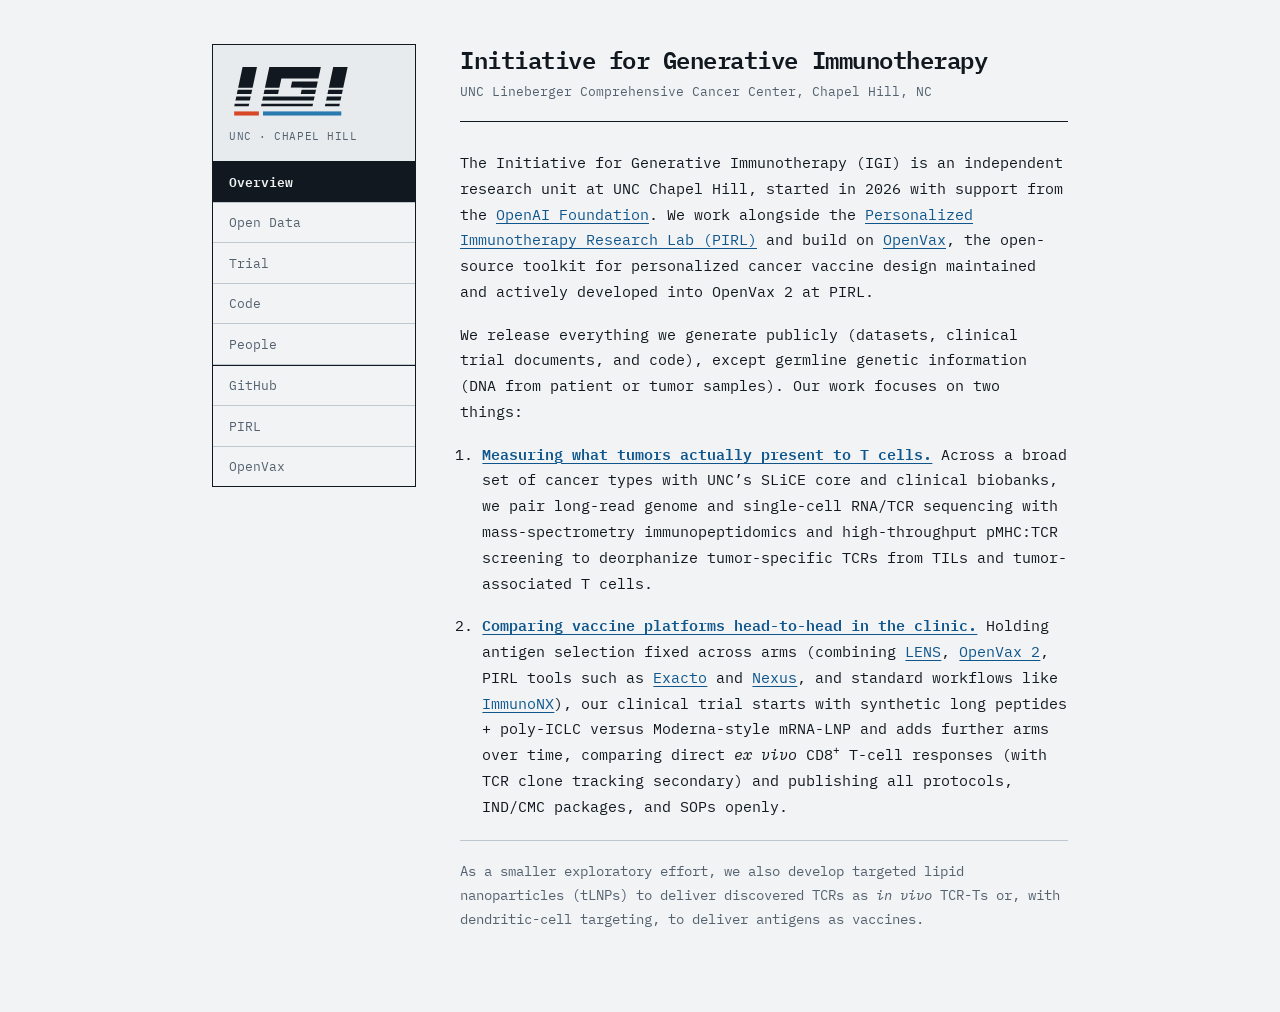
==== index.html @ 65b06e32 "Switch to multi-page scanline sidebar layout and document antigen software stack" ====
<!doctype html>
<html lang="en">
<head>
<meta charset="utf-8">
<meta name="viewport" content="width=device-width, initial-scale=1">
<title>Initiative for Generative Immunotherapy (IGI) · UNC</title>
<meta name="description" content="Initiative for Generative Immunotherapy at UNC Lineberger: open tumor pMHC and TCR datasets, head-to-head cancer vaccine trials, and public clinical trial documentation.">
<link rel="canonical" href="https://igi-unc.github.io/">
<meta property="og:title" content="Initiative for Generative Immunotherapy (IGI)">
<meta property="og:description" content="Open tumor pMHC and TCR datasets, head-to-head cancer vaccine trials, and public clinical trial documentation at UNC Chapel Hill.">
<meta property="og:type" content="website">
<meta property="og:url" content="https://igi-unc.github.io/">
<link rel="icon" href="/assets/favicon.svg" type="image/svg+xml">
<link rel="preconnect" href="https://fonts.googleapis.com">
<link rel="preconnect" href="https://fonts.gstatic.com" crossorigin>
<link href="https://fonts.googleapis.com/css2?family=IBM+Plex+Mono:ital,wght@0,400;0,500;0,600;1,400&display=swap" rel="stylesheet">
<link rel="stylesheet" href="/assets/site.css">
</head>
<body>
<div class="layout">
  <aside class="sidebar">
    <a class="logo-cell" href="/">
      <svg viewBox="0 0 132 54" aria-label="IGI">
        <defs>
          <mask id="scan-cut">
            <rect width="140" height="56" fill="#fff"/>
            <rect x="0" y="24" width="140" height="2" fill="#000"/>
            <rect x="0" y="30" width="140" height="2.4" fill="#000"/>
            <rect x="0" y="36.5" width="140" height="3" fill="#000"/>
          </mask>
        </defs>
        <g transform="translate(10,0) skewX(-12)" mask="url(#scan-cut)">
          <rect x="4" y="4" width="14" height="38" fill="currentColor"/>
          <path d="M 30 4 H 80 V 15 H 44 V 31 H 66 V 24 H 55 V 18 H 80 V 42 H 30 Z" fill="currentColor"/>
          <rect x="92" y="4" width="14" height="38" fill="currentColor"/>
        </g>
        <rect x="5" y="47" width="24" height="4" fill="var(--signal)"/>
        <rect x="33" y="47" width="76" height="4" fill="var(--cyan)"/>
      </svg>
      <span class="logo-sub">UNC · CHAPEL HILL</span>
    </a>

    <nav class="panelmenu" aria-label="Site">
      <a href="/" aria-current="page">Overview</a>
      <a href="/data/">Open Data</a>
      <a href="/trial/">Trial</a>
      <a href="/code/">Code</a>
      <a href="/people/">People</a>
      <a class="ext-first" href="https://github.com/igi-unc">GitHub</a>
      <a href="https://pirl.unc.edu/">PIRL</a>
      <a href="https://openvax.org/">OpenVax</a>
    </nav>
  </aside>

  <main>
    <header class="pagehead">
      <h1>Initiative for Generative Immunotherapy</h1>
      <p class="sub">UNC Lineberger Comprehensive Cancer Center, Chapel Hill, NC</p>
    </header>

    <p>
      The Initiative for Generative Immunotherapy (IGI) is an independent research unit at UNC Chapel Hill, started in 2026 with support from the <a href="https://pirlblog.substack.com/p/openai-foundation-gave-us-40m-to">OpenAI Foundation</a>. We work alongside the <a href="https://pirl.unc.edu/">Personalized Immunotherapy Research Lab (PIRL)</a> and build on <a href="https://openvax.org/">OpenVax</a>, the open-source toolkit for personalized cancer vaccine design maintained and actively developed into OpenVax 2 at PIRL.
    </p>

    <p>
      We release everything we generate publicly (datasets, clinical trial documents, and code), except germline genetic information (DNA from patient or tumor samples). Our work focuses on two things:
    </p>

    <ol class="spaced">
      <li>
        <strong><a href="/data/">Measuring what tumors actually present to T cells.</a></strong>
        Across a broad set of cancer types with UNC’s SLiCE core and clinical biobanks, we pair long-read genome and single-cell RNA/TCR sequencing with mass-spectrometry immunopeptidomics and high-throughput pMHC:TCR screening to deorphanize tumor-specific TCRs from TILs and tumor-associated T cells.
      </li>
      <li>
        <strong><a href="/trial/">Comparing vaccine platforms head-to-head in the clinic.</a></strong>
        Holding antigen selection fixed across arms (combining <a href="https://uselens.io/">LENS</a>, <a href="https://openvax.org/">OpenVax 2</a>, PIRL tools such as <a href="https://github.com/pirl-unc/exacto">Exacto</a> and <a href="https://github.com/pirl-unc/nexus">Nexus</a>, and standard workflows like <a href="https://github.com/griffithlab/ImmunoNX_protocol">ImmunoNX</a>), our clinical trial starts with synthetic long peptides + poly-ICLC versus Moderna-style mRNA-LNP and adds further arms over time, comparing direct <em>ex vivo</em> CD8<sup>+</sup> T-cell responses (with TCR clone tracking secondary) and publishing all protocols, IND/CMC packages, and SOPs openly.
      </li>
    </ol>

    <p class="note">
      As a smaller exploratory effort, we also develop targeted lipid nanoparticles (tLNPs) to deliver discovered TCRs as <em>in vivo</em> TCR-Ts or, with dendritic-cell targeting, to deliver antigens as vaccines.
    </p>
  </main>
</div>
</body>
</html>
---- assets/site.css ----
:root {
  color-scheme: light dark;
  --bg: #f1f3f4;
  --panel: #e7ebed;
  --fg: #111820;
  --muted: #546270;
  --rule: #111820;
  --rule-soft: #bfc8d0;
  --link: #0f568c;
  --signal: #d94826;
  --cyan: #2a7ab0;
}

@media (prefers-color-scheme: dark) {
  :root {
    --bg: #0c1015;
    --panel: #121922;
    --fg: #dde6ef;
    --muted: #7f91a3;
    --rule: #6c8299;
    --rule-soft: #22303f;
    --link: #6eb8f0;
    --signal: #ef6b48;
    --cyan: #57a8e0;
  }
}

*, *::before, *::after { box-sizing: border-box; }

body {
  margin: 0;
  background: var(--bg);
  color: var(--fg);
  font: 400 0.9375rem/1.72 "IBM Plex Mono", ui-monospace, SFMono-Regular, Menlo, Consolas, monospace;
  -webkit-font-smoothing: antialiased;
  -webkit-text-size-adjust: 100%;
}

.layout {
  max-width: 57rem;
  margin: 0 auto;
  padding: 2.75rem 1.75rem 4rem;
  display: grid;
  grid-template-columns: 12.75rem minmax(0, 1fr);
  gap: 2.75rem;
  align-items: start;
}

aside.sidebar {
  position: sticky;
  top: 2rem;
  border: 1px solid var(--rule);
  background: var(--bg);
}

.logo-cell {
  display: block;
  padding: 1.1rem 1rem 0.95rem;
  border-bottom: 1px solid var(--rule);
  color: var(--fg);
  text-decoration: none;
  background: var(--panel);
}

.logo-cell:hover {
  color: var(--fg);
}

.logo-cell svg {
  display: block;
  width: 8.5rem;
  height: auto;
}

.logo-sub {
  display: block;
  margin-top: 0.55rem;
  font-size: 0.7rem;
  color: var(--muted);
  letter-spacing: 0.05em;
}

nav.panelmenu a {
  display: block;
  padding: 0.52rem 1rem;
  border-bottom: 1px solid var(--rule-soft);
  color: var(--muted);
  text-decoration: none;
  font-size: 0.83rem;
}

nav.panelmenu a:last-child {
  border-bottom: 0;
}

nav.panelmenu a:hover {
  color: var(--fg);
  background: var(--panel);
}

nav.panelmenu a[aria-current="page"] {
  color: var(--bg);
  background: var(--fg);
  font-weight: 600;
}

nav.panelmenu a.ext-first {
  border-top: 1px solid var(--rule);
}

main {
  min-width: 0;
}

header.pagehead {
  padding-bottom: 1.15rem;
  margin-bottom: 1.75rem;
  border-bottom: 1px solid var(--rule);
}

h1 {
  margin: 0;
  font-size: clamp(1.3rem, 2.8vw, 1.5rem);
  font-weight: 600;
  letter-spacing: -0.02em;
  line-height: 1.25;
}

.sub {
  margin: 0.35rem 0 0;
  color: var(--muted);
  font-size: 0.84rem;
}

h2 {
  margin: 2.25rem 0 0.85rem;
  padding-top: 1.25rem;
  border-top: 1px solid var(--rule-soft);
  font-size: 1rem;
  font-weight: 600;
  letter-spacing: -0.01em;
}

p {
  margin: 0 0 1.05rem;
}

a {
  color: var(--link);
  text-decoration: underline;
  text-underline-offset: 0.2em;
  text-decoration-thickness: 1px;
}

a:hover {
  color: var(--signal);
}

a:focus-visible {
  outline: 2px solid var(--signal);
  outline-offset: 3px;
}

ol, ul {
  margin: 0 0 1.3rem;
  padding-left: 1.4rem;
}

li {
  margin-bottom: 0.65rem;
}

ol.spaced > li {
  margin-bottom: 1.05rem;
}

strong {
  font-weight: 600;
}

sup {
  font-size: 0.72em;
  line-height: 0;
}

code {
  font: inherit;
  white-space: nowrap;
}

.note {
  color: var(--muted);
  font-size: 0.88rem;
  padding-top: 1.1rem;
  border-top: 1px solid var(--rule-soft);
}

.people {
  list-style: none;
  padding-left: 0;
}

.people li {
  margin-bottom: 0.5rem;
}

.table-wrap {
  overflow-x: auto;
  margin: 1rem 0 1.4rem;
  border: 1px solid var(--rule-soft);
}

table {
  width: 100%;
  border-collapse: collapse;
  font-size: 0.86rem;
  line-height: 1.55;
}

th, td {
  text-align: left;
  vertical-align: top;
  padding: 0.6rem 0.8rem;
  border-bottom: 1px solid var(--rule-soft);
}

tr:last-child td {
  border-bottom: 0;
}

th {
  background: var(--panel);
  font-weight: 600;
  font-size: 0.78rem;
  color: var(--muted);
}

tr.controlled td {
  color: var(--muted);
  background: var(--panel);
}

@media (max-width: 46rem) {
  .layout {
    grid-template-columns: 1fr;
    gap: 1.75rem;
    padding: 1.5rem 1.15rem 3rem;
  }
  aside.sidebar {
    position: static;
  }
  .logo-cell {
    display: flex;
    align-items: baseline;
    justify-content: space-between;
    gap: 1rem;
    padding: 0.85rem 0.95rem;
  }
  .logo-cell svg {
    width: 6.75rem;
  }
  .logo-sub {
    margin-top: 0;
  }
  nav.panelmenu {
    display: flex;
    flex-wrap: wrap;
  }
  nav.panelmenu a {
    padding: 0.45rem 0.75rem;
    font-size: 0.78rem;
    border-right: 1px solid var(--rule-soft);
    border-bottom: 1px solid var(--rule-soft);
  }
  nav.panelmenu a.ext-first {
    border-top: 0;
  }
}
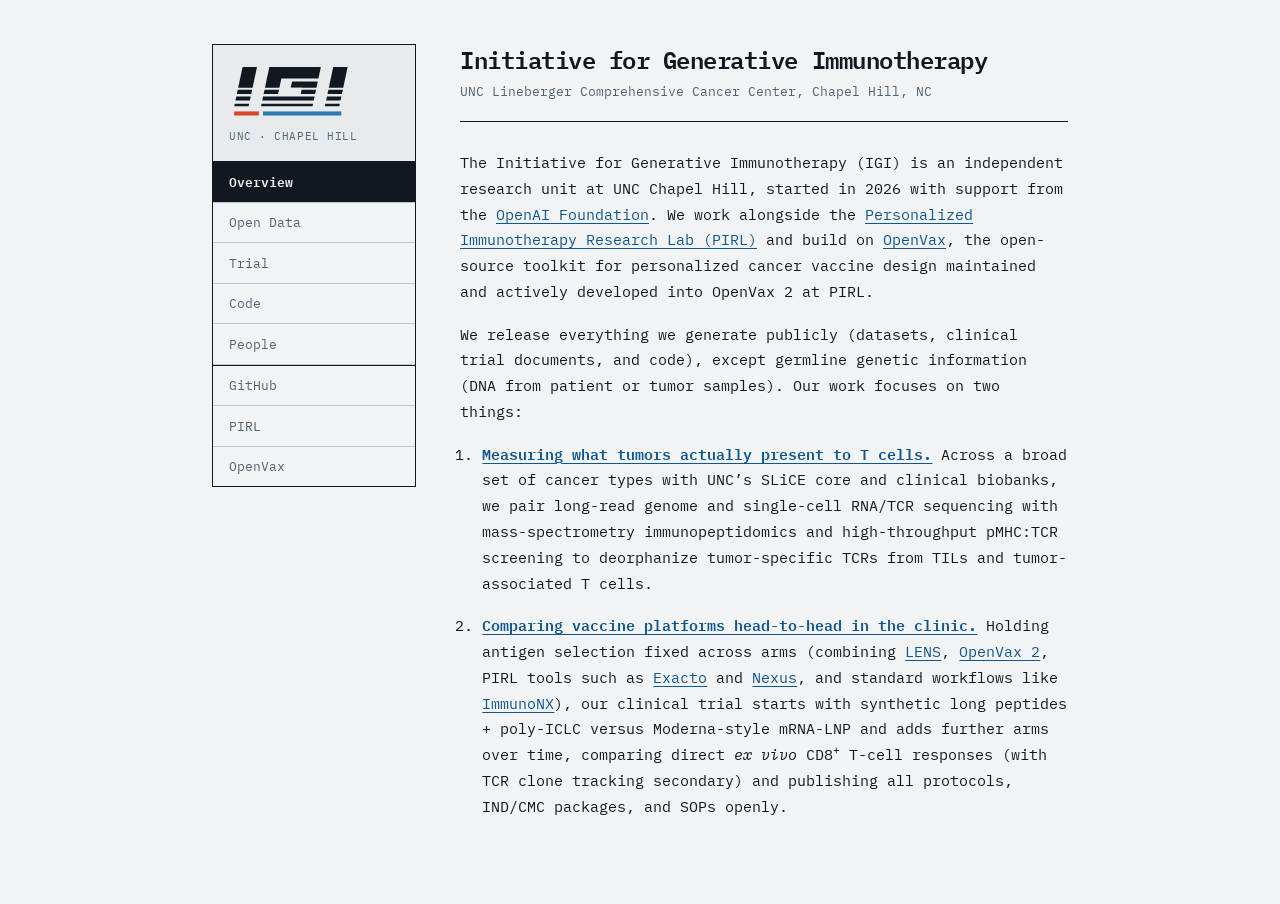
==== commit e81039ff: "Remove exploratory tLNP note from overview" ====
--- a/index.html
+++ b/index.html
@@ -76,10 +76,6 @@
         Holding antigen selection fixed across arms (combining <a href="https://uselens.io/">LENS</a>, <a href="https://openvax.org/">OpenVax 2</a>, PIRL tools such as <a href="https://github.com/pirl-unc/exacto">Exacto</a> and <a href="https://github.com/pirl-unc/nexus">Nexus</a>, and standard workflows like <a href="https://github.com/griffithlab/ImmunoNX_protocol">ImmunoNX</a>), our clinical trial starts with synthetic long peptides + poly-ICLC versus Moderna-style mRNA-LNP and adds further arms over time, comparing direct <em>ex vivo</em> CD8<sup>+</sup> T-cell responses (with TCR clone tracking secondary) and publishing all protocols, IND/CMC packages, and SOPs openly.
       </li>
     </ol>
-
-    <p class="note">
-      As a smaller exploratory effort, we also develop targeted lipid nanoparticles (tLNPs) to deliver discovered TCRs as <em>in vivo</em> TCR-Ts or, with dendritic-cell targeting, to deliver antigens as vaccines.
-    </p>
   </main>
 </div>
 </body>
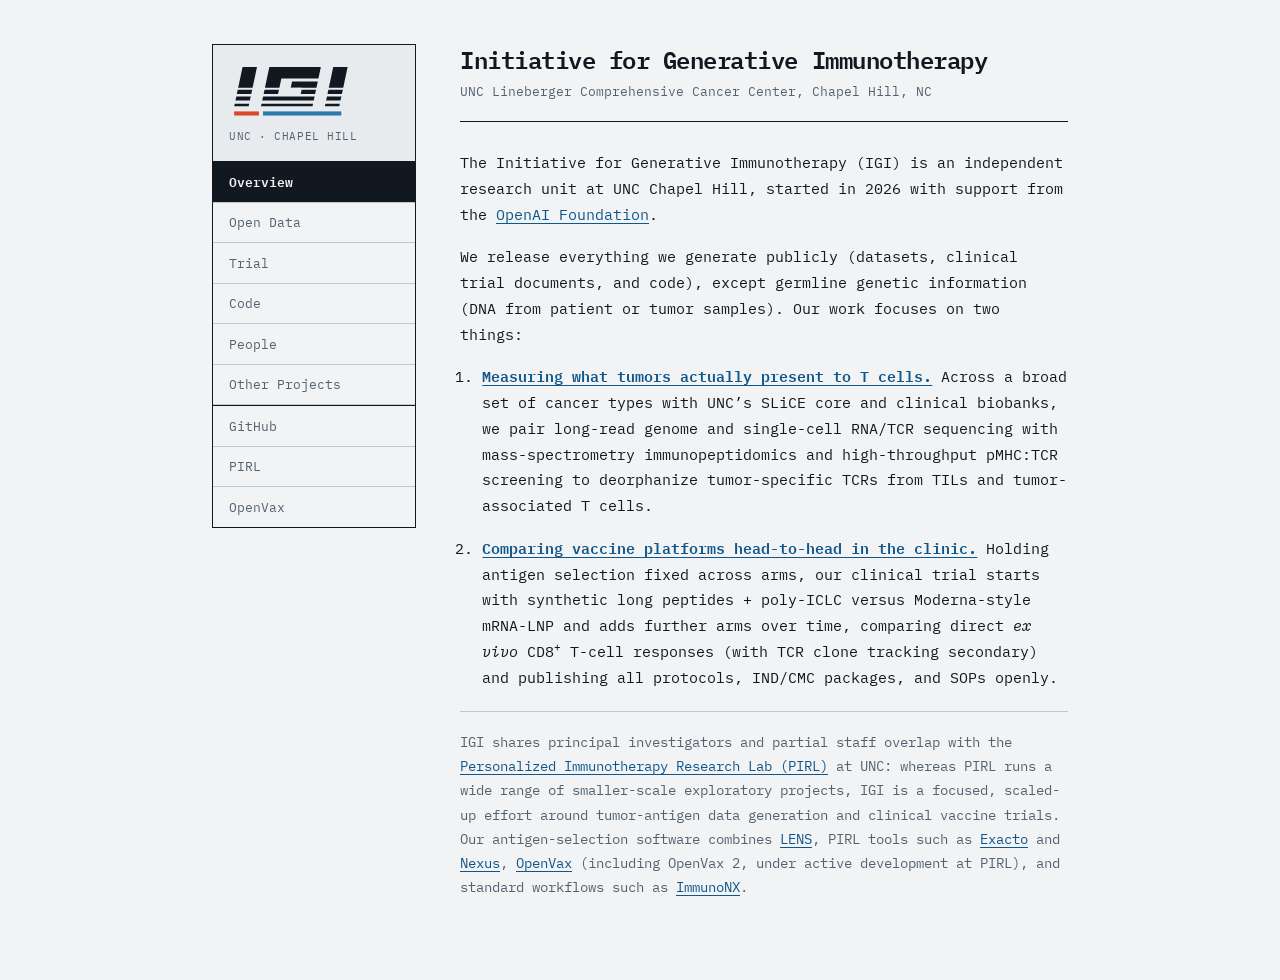
==== commit adb1066c: "Add Other Projects page and clarify PIRL and OpenVax relationship" ====
--- a/index.html
+++ b/index.html
@@ -46,6 +46,7 @@
       <a href="/trial/">Trial</a>
       <a href="/code/">Code</a>
       <a href="/people/">People</a>
+      <a href="/projects/">Other Projects</a>
       <a class="ext-first" href="https://github.com/igi-unc">GitHub</a>
       <a href="https://pirl.unc.edu/">PIRL</a>
       <a href="https://openvax.org/">OpenVax</a>
@@ -59,7 +60,7 @@
     </header>
 
     <p>
-      The Initiative for Generative Immunotherapy (IGI) is an independent research unit at UNC Chapel Hill, started in 2026 with support from the <a href="https://pirlblog.substack.com/p/openai-foundation-gave-us-40m-to">OpenAI Foundation</a>. We work alongside the <a href="https://pirl.unc.edu/">Personalized Immunotherapy Research Lab (PIRL)</a> and build on <a href="https://openvax.org/">OpenVax</a>, the open-source toolkit for personalized cancer vaccine design maintained and actively developed into OpenVax 2 at PIRL.
+      The Initiative for Generative Immunotherapy (IGI) is an independent research unit at UNC Chapel Hill, started in 2026 with support from the <a href="https://pirlblog.substack.com/p/openai-foundation-gave-us-40m-to">OpenAI Foundation</a>.
     </p>
 
     <p>
@@ -73,9 +74,13 @@
       </li>
       <li>
         <strong><a href="/trial/">Comparing vaccine platforms head-to-head in the clinic.</a></strong>
-        Holding antigen selection fixed across arms (combining <a href="https://uselens.io/">LENS</a>, <a href="https://openvax.org/">OpenVax 2</a>, PIRL tools such as <a href="https://github.com/pirl-unc/exacto">Exacto</a> and <a href="https://github.com/pirl-unc/nexus">Nexus</a>, and standard workflows like <a href="https://github.com/griffithlab/ImmunoNX_protocol">ImmunoNX</a>), our clinical trial starts with synthetic long peptides + poly-ICLC versus Moderna-style mRNA-LNP and adds further arms over time, comparing direct <em>ex vivo</em> CD8<sup>+</sup> T-cell responses (with TCR clone tracking secondary) and publishing all protocols, IND/CMC packages, and SOPs openly.
+        Holding antigen selection fixed across arms, our clinical trial starts with synthetic long peptides + poly-ICLC versus Moderna-style mRNA-LNP and adds further arms over time, comparing direct <em>ex vivo</em> CD8<sup>+</sup> T-cell responses (with TCR clone tracking secondary) and publishing all protocols, IND/CMC packages, and SOPs openly.
       </li>
     </ol>
+
+    <p class="note">
+      IGI shares principal investigators and partial staff overlap with the <a href="https://pirl.unc.edu/">Personalized Immunotherapy Research Lab (PIRL)</a> at UNC: whereas PIRL runs a wide range of smaller-scale exploratory projects, IGI is a focused, scaled-up effort around tumor-antigen data generation and clinical vaccine trials. Our antigen-selection software combines <a href="https://uselens.io/">LENS</a>, PIRL tools such as <a href="https://github.com/pirl-unc/exacto">Exacto</a> and <a href="https://github.com/pirl-unc/nexus">Nexus</a>, <a href="https://openvax.org/">OpenVax</a> (including OpenVax 2, under active development at PIRL), and standard workflows such as <a href="https://github.com/griffithlab/ImmunoNX_protocol">ImmunoNX</a>.
+    </p>
   </main>
 </div>
 </body>
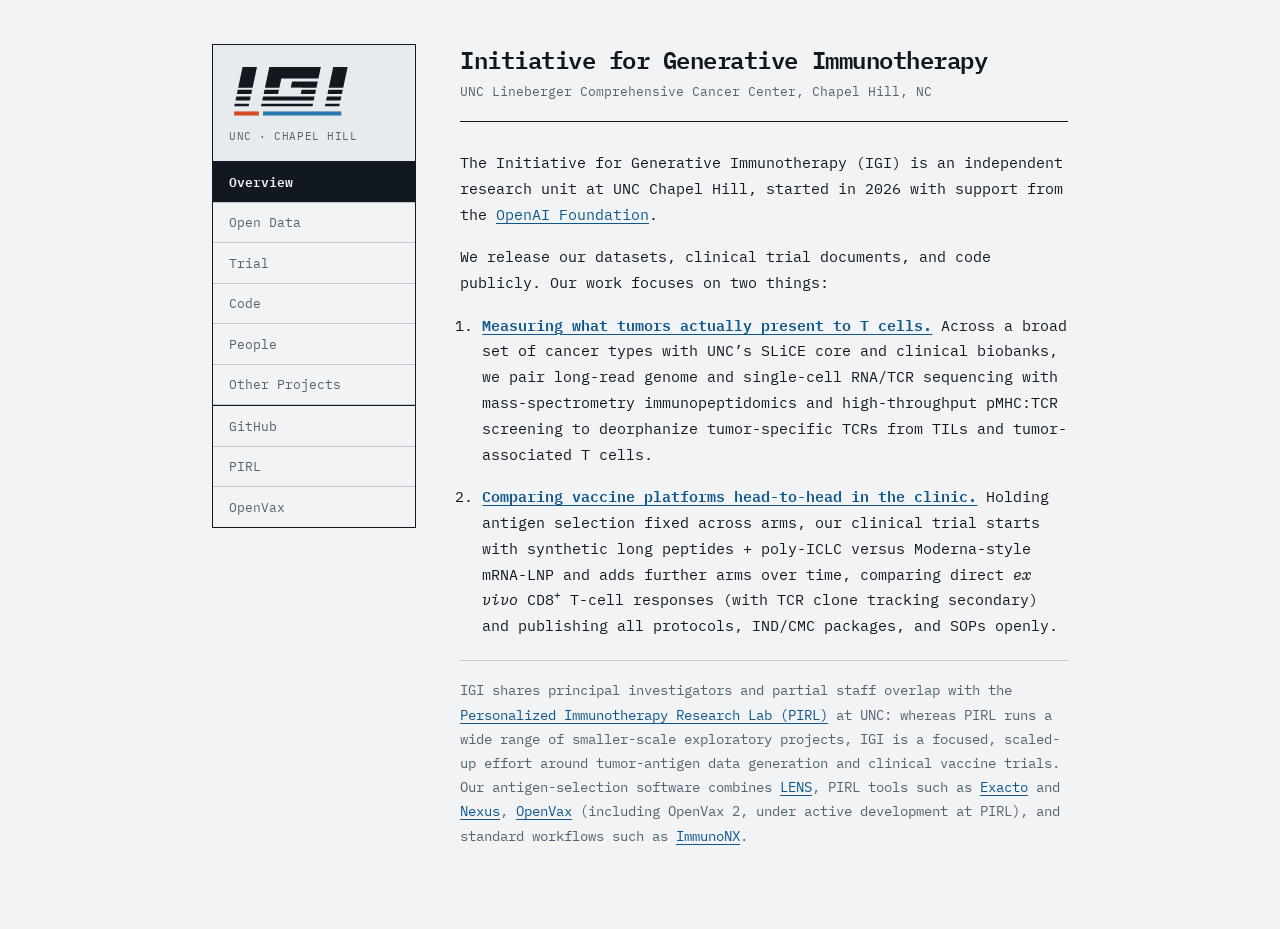
==== commit 9787cdaa: "Keep germline DNA caveat on Open Data page rather than overview lead" ====
--- a/index.html
+++ b/index.html
@@ -64,7 +64,7 @@
     </p>
 
     <p>
-      We release everything we generate publicly (datasets, clinical trial documents, and code), except germline genetic information (DNA from patient or tumor samples). Our work focuses on two things:
+      We release our datasets, clinical trial documents, and code publicly. Our work focuses on two things:
     </p>
 
     <ol class="spaced">
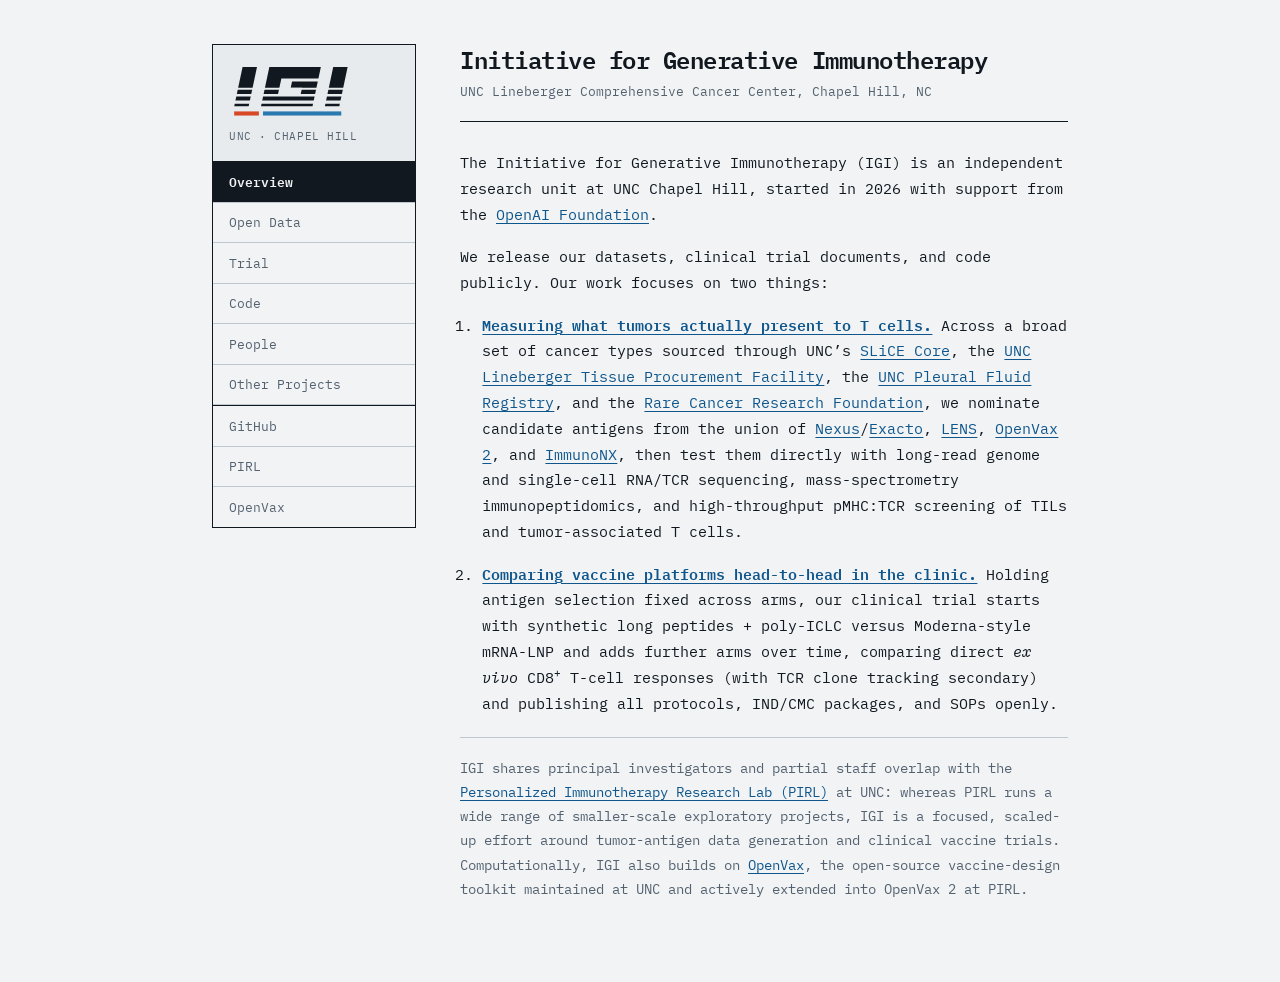
==== commit fa32a2d9: "Link biobanks and candidate-sourcing software union; decouple trial pipeline" ====
--- a/index.html
+++ b/index.html
@@ -70,7 +70,7 @@
     <ol class="spaced">
       <li>
         <strong><a href="/data/">Measuring what tumors actually present to T cells.</a></strong>
-        Across a broad set of cancer types with UNC’s SLiCE core and clinical biobanks, we pair long-read genome and single-cell RNA/TCR sequencing with mass-spectrometry immunopeptidomics and high-throughput pMHC:TCR screening to deorphanize tumor-specific TCRs from TILs and tumor-associated T cells.
+        Across a broad set of cancer types sourced through UNC’s <a href="https://slice.unc.edu/">SLiCE Core</a>, the <a href="https://unclineberger.org/tissue-procurement/">UNC Lineberger Tissue Procurement Facility</a>, the <a href="https://clinicaltrials.gov/study/NCT05620329">UNC Pleural Fluid Registry</a>, and the <a href="https://rarecancer.org/">Rare Cancer Research Foundation</a>, we nominate candidate antigens from the union of <a href="https://github.com/pirl-unc/nexus">Nexus</a>/<a href="https://github.com/pirl-unc/exacto">Exacto</a>, <a href="https://uselens.io/">LENS</a>, <a href="https://openvax.org/">OpenVax 2</a>, and <a href="https://github.com/griffithlab/ImmunoNX_protocol">ImmunoNX</a>, then test them directly with long-read genome and single-cell RNA/TCR sequencing, mass-spectrometry immunopeptidomics, and high-throughput pMHC:TCR screening of TILs and tumor-associated T cells.
       </li>
       <li>
         <strong><a href="/trial/">Comparing vaccine platforms head-to-head in the clinic.</a></strong>
@@ -79,7 +79,7 @@
     </ol>
 
     <p class="note">
-      IGI shares principal investigators and partial staff overlap with the <a href="https://pirl.unc.edu/">Personalized Immunotherapy Research Lab (PIRL)</a> at UNC: whereas PIRL runs a wide range of smaller-scale exploratory projects, IGI is a focused, scaled-up effort around tumor-antigen data generation and clinical vaccine trials. Our antigen-selection software combines <a href="https://uselens.io/">LENS</a>, PIRL tools such as <a href="https://github.com/pirl-unc/exacto">Exacto</a> and <a href="https://github.com/pirl-unc/nexus">Nexus</a>, <a href="https://openvax.org/">OpenVax</a> (including OpenVax 2, under active development at PIRL), and standard workflows such as <a href="https://github.com/griffithlab/ImmunoNX_protocol">ImmunoNX</a>.
+      IGI shares principal investigators and partial staff overlap with the <a href="https://pirl.unc.edu/">Personalized Immunotherapy Research Lab (PIRL)</a> at UNC: whereas PIRL runs a wide range of smaller-scale exploratory projects, IGI is a focused, scaled-up effort around tumor-antigen data generation and clinical vaccine trials. Computationally, IGI also builds on <a href="https://openvax.org/">OpenVax</a>, the open-source vaccine-design toolkit maintained at UNC and actively extended into OpenVax 2 at PIRL.
     </p>
   </main>
 </div>
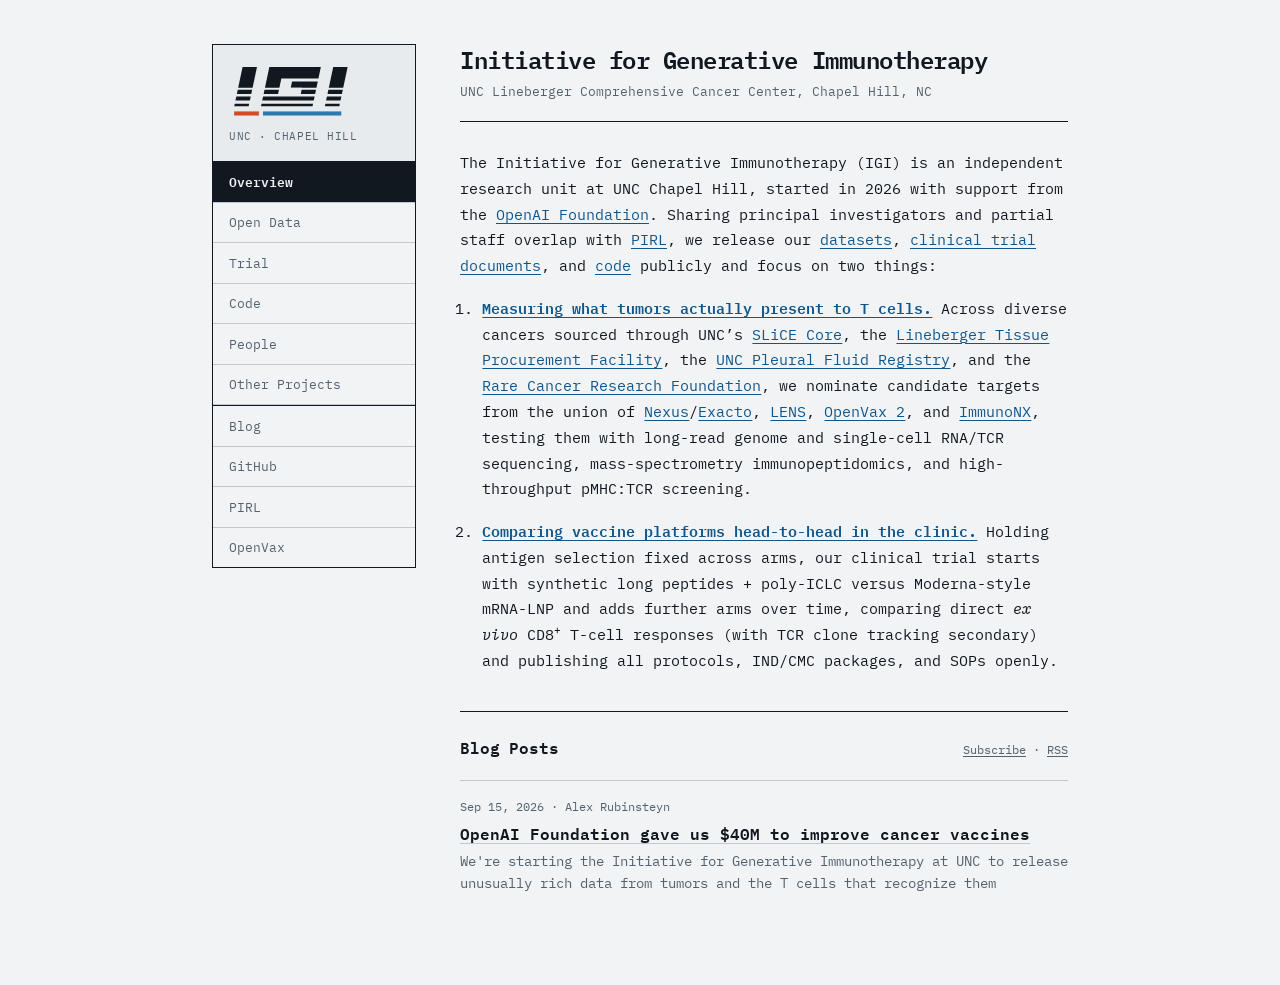
==== commit 8f919df5: "Add homepage IGI Substack feed, sidebar Blog link, and hourly sync Action" ====
--- a/index.html
+++ b/index.html
@@ -11,6 +11,7 @@
 <meta property="og:type" content="website">
 <meta property="og:url" content="https://igi-unc.github.io/">
 <link rel="icon" href="/assets/favicon.svg" type="image/svg+xml">
+<link rel="alternate" type="application/rss+xml" title="PIRL &amp; IGI Substack" href="https://pirlblog.substack.com/feed">
 <link rel="preconnect" href="https://fonts.googleapis.com">
 <link rel="preconnect" href="https://fonts.gstatic.com" crossorigin>
 <link href="https://fonts.googleapis.com/css2?family=IBM+Plex+Mono:ital,wght@0,400;0,500;0,600;1,400&display=swap" rel="stylesheet">
@@ -47,7 +48,8 @@
       <a href="/code/">Code</a>
       <a href="/people/">People</a>
       <a href="/projects/">Other Projects</a>
-      <a class="ext-first" href="https://github.com/igi-unc">GitHub</a>
+      <a class="ext-first" href="https://pirlblog.substack.com/">Blog</a>
+      <a href="https://github.com/igi-unc">GitHub</a>
       <a href="https://pirl.unc.edu/">PIRL</a>
       <a href="https://openvax.org/">OpenVax</a>
     </nav>
@@ -60,17 +62,13 @@
     </header>
 
     <p>
-      The Initiative for Generative Immunotherapy (IGI) is an independent research unit at UNC Chapel Hill, started in 2026 with support from the <a href="https://pirlblog.substack.com/p/openai-foundation-gave-us-40m-to">OpenAI Foundation</a>.
-    </p>
-
-    <p>
-      We release our datasets, clinical trial documents, and code publicly. Our work focuses on two things:
+      The Initiative for Generative Immunotherapy (IGI) is an independent research unit at UNC Chapel Hill, started in 2026 with support from the <a href="https://pirlblog.substack.com/p/openai-foundation-gave-us-40m-to">OpenAI Foundation</a>. Sharing principal investigators and partial staff overlap with <a href="https://pirl.unc.edu/">PIRL</a>, we release our <a href="/data/">datasets</a>, <a href="/trial/">clinical trial documents</a>, and <a href="/code/">code</a> publicly and focus on two things:
     </p>
 
     <ol class="spaced">
       <li>
         <strong><a href="/data/">Measuring what tumors actually present to T cells.</a></strong>
-        Across a broad set of cancer types sourced through UNC’s <a href="https://slice.unc.edu/">SLiCE Core</a>, the <a href="https://unclineberger.org/tissue-procurement/">UNC Lineberger Tissue Procurement Facility</a>, the <a href="https://clinicaltrials.gov/study/NCT05620329">UNC Pleural Fluid Registry</a>, and the <a href="https://rarecancer.org/">Rare Cancer Research Foundation</a>, we nominate candidate antigens from the union of <a href="https://github.com/pirl-unc/nexus">Nexus</a>/<a href="https://github.com/pirl-unc/exacto">Exacto</a>, <a href="https://uselens.io/">LENS</a>, <a href="https://openvax.org/">OpenVax 2</a>, and <a href="https://github.com/griffithlab/ImmunoNX_protocol">ImmunoNX</a>, then test them directly with long-read genome and single-cell RNA/TCR sequencing, mass-spectrometry immunopeptidomics, and high-throughput pMHC:TCR screening of TILs and tumor-associated T cells.
+        Across diverse cancers sourced through UNC’s <a href="https://slice.unc.edu/">SLiCE Core</a>, the <a href="https://unclineberger.org/tissue-procurement/">Lineberger Tissue Procurement Facility</a>, the <a href="https://clinicaltrials.gov/study/NCT05620329">UNC Pleural Fluid Registry</a>, and the <a href="https://rarecancer.org/">Rare Cancer Research Foundation</a>, we nominate candidate targets from the union of <a href="https://github.com/pirl-unc/nexus">Nexus</a>/<a href="https://github.com/pirl-unc/exacto">Exacto</a>, <a href="https://uselens.io/">LENS</a>, <a href="https://openvax.org/">OpenVax 2</a>, and <a href="https://github.com/griffithlab/ImmunoNX_protocol">ImmunoNX</a>, testing them with long-read genome and single-cell RNA/TCR sequencing, mass-spectrometry immunopeptidomics, and high-throughput pMHC:TCR screening.
       </li>
       <li>
         <strong><a href="/trial/">Comparing vaccine platforms head-to-head in the clinic.</a></strong>
@@ -78,9 +76,26 @@
       </li>
     </ol>
 
-    <p class="note">
-      IGI shares principal investigators and partial staff overlap with the <a href="https://pirl.unc.edu/">Personalized Immunotherapy Research Lab (PIRL)</a> at UNC: whereas PIRL runs a wide range of smaller-scale exploratory projects, IGI is a focused, scaled-up effort around tumor-antigen data generation and clinical vaccine trials. Computationally, IGI also builds on <a href="https://openvax.org/">OpenVax</a>, the open-source vaccine-design toolkit maintained at UNC and actively extended into OpenVax 2 at PIRL.
-    </p>
+    <section class="feed" aria-labelledby="feed-heading">
+      <div class="feed-head">
+        <h2 id="feed-heading"><a href="https://pirlblog.substack.com/">Blog Posts</a></h2>
+        <div class="feed-links">
+          <a href="https://pirlblog.substack.com/subscribe">Subscribe</a> ·
+          <a href="https://pirlblog.substack.com/feed">RSS</a>
+        </div>
+      </div>
+      <!-- BLOG-POSTS:START -->
+      <ol class="post-list">
+        <li class="post-card">
+          <div class="post-text">
+            <div class="post-meta"><time datetime="2026-09-15">Sep 15, 2026</time> · <span>Alex Rubinsteyn</span></div>
+            <h3><a href="https://pirlblog.substack.com/p/openai-foundation-gave-us-40m-to">OpenAI Foundation gave us $40M to improve cancer vaccines</a></h3>
+            <p>We&#x27;re starting the Initiative for Generative Immunotherapy at UNC to release unusually rich data from tumors and the T cells that recognize them</p>
+          </div>
+        </li>
+      </ol>
+      <!-- BLOG-POSTS:END -->
+    </section>
   </main>
 </div>
 </body>
--- a/assets/site.css
+++ b/assets/site.css
@@ -240,6 +240,118 @@
   background: var(--panel);
 }
 
+/* Prominent homepage blog feed */
+section.feed {
+  margin-top: 2.35rem;
+  padding-top: 1.35rem;
+  border-top: 1px solid var(--rule);
+}
+
+.feed-head {
+  display: flex;
+  flex-wrap: wrap;
+  align-items: baseline;
+  justify-content: space-between;
+  gap: 0.5rem 1rem;
+  margin-bottom: 1.15rem;
+}
+
+.feed-head h2 {
+  margin: 0;
+  padding: 0;
+  border: 0;
+  font-size: 1.02rem;
+  font-weight: 600;
+}
+
+.feed-head h2 a {
+  color: var(--fg);
+  text-decoration: none;
+}
+
+.feed-head h2 a:hover {
+  color: var(--signal);
+}
+
+.feed-links {
+  font-size: 0.78rem;
+  color: var(--muted);
+}
+
+.feed-links a {
+  color: var(--muted);
+}
+
+.feed-links a:hover {
+  color: var(--fg);
+}
+
+.post-list {
+  list-style: none;
+  margin: 0;
+  padding: 0;
+}
+
+.post-card {
+  padding: 1rem 0;
+  border-top: 1px solid var(--rule-soft);
+}
+
+.post-card.has-cover {
+  display: grid;
+  grid-template-columns: minmax(0, 1fr) 8.5rem;
+  gap: 1.15rem;
+  align-items: start;
+}
+
+.post-meta {
+  font-size: 0.76rem;
+  color: var(--muted);
+  margin-bottom: 0.28rem;
+}
+
+.post-card h3 {
+  margin: 0 0 0.35rem;
+  font-size: 0.98rem;
+  font-weight: 600;
+  line-height: 1.38;
+}
+
+.post-card h3 a {
+  color: var(--fg);
+  text-decoration-color: var(--rule-soft);
+}
+
+.post-card h3 a:hover {
+  color: var(--signal);
+  text-decoration-color: currentColor;
+}
+
+.post-card p {
+  margin: 0;
+  font-size: 0.87rem;
+  line-height: 1.6;
+  color: var(--muted);
+}
+
+.post-thumb {
+  display: block;
+  border: 1px solid var(--rule-soft);
+  background: var(--panel);
+}
+
+.post-thumb img {
+  display: block;
+  width: 100%;
+  aspect-ratio: 3 / 2;
+  object-fit: cover;
+}
+
+.feed-empty {
+  font-size: 0.88rem;
+  color: var(--muted);
+}
+
 @media (max-width: 46rem) {
   .layout {
     grid-template-columns: 1fr;
@@ -275,4 +387,7 @@
   nav.panelmenu a.ext-first {
     border-top: 0;
   }
-}
+  .post-card.has-cover {
+    grid-template-columns: 1fr;
+  }
+}
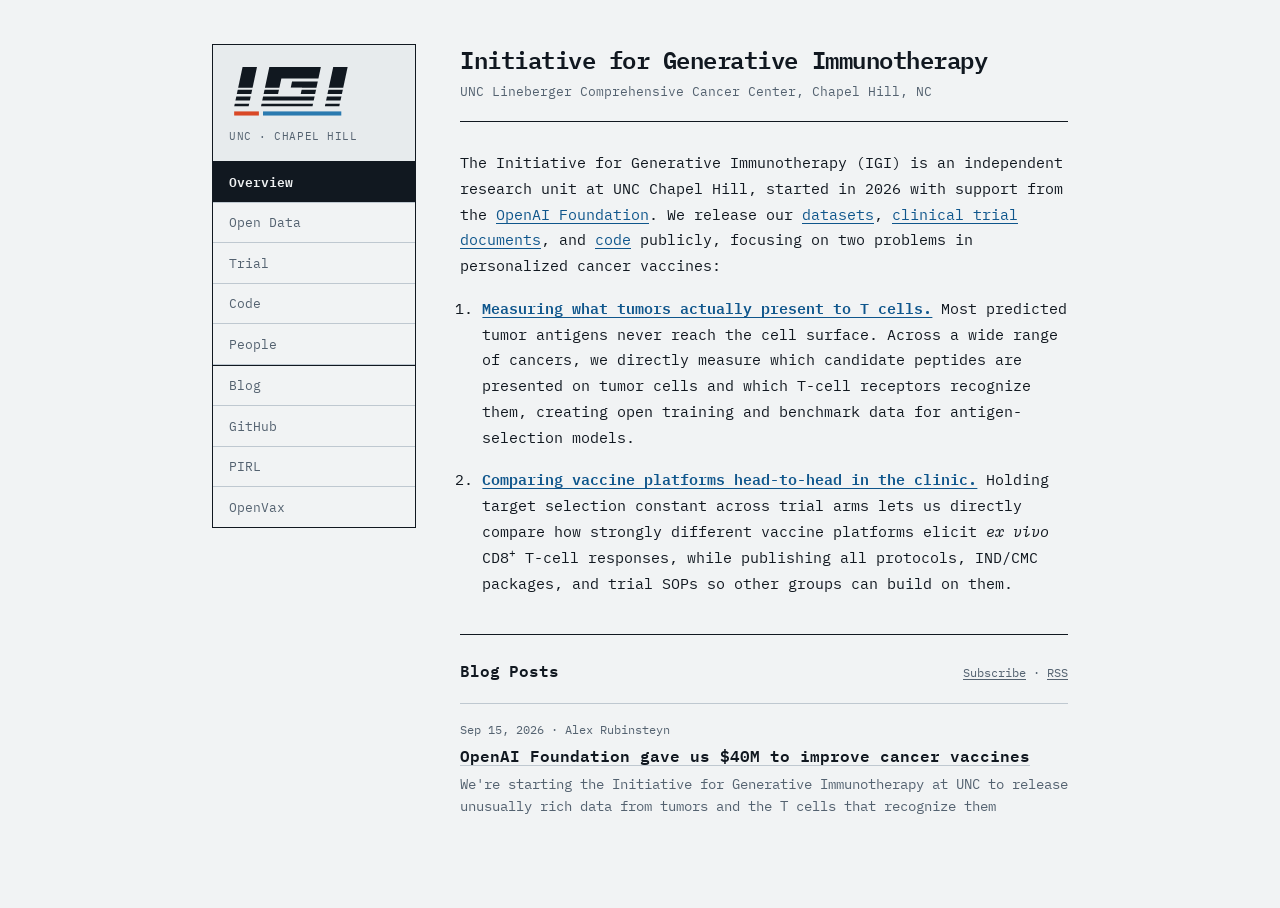
==== commit 7e38fe83: "Keep overview high-level, organize technical details on sub-pages, drop Other Projects" ====
--- a/index.html
+++ b/index.html
@@ -4,10 +4,10 @@
 <meta charset="utf-8">
 <meta name="viewport" content="width=device-width, initial-scale=1">
 <title>Initiative for Generative Immunotherapy (IGI) · UNC</title>
-<meta name="description" content="Initiative for Generative Immunotherapy at UNC Lineberger: open tumor pMHC and TCR datasets, head-to-head cancer vaccine trials, and public clinical trial documentation.">
+<meta name="description" content="Initiative for Generative Immunotherapy at UNC Lineberger: open tumor antigen and TCR datasets, head-to-head cancer vaccine trials, and public clinical trial documentation.">
 <link rel="canonical" href="https://igi-unc.github.io/">
 <meta property="og:title" content="Initiative for Generative Immunotherapy (IGI)">
-<meta property="og:description" content="Open tumor pMHC and TCR datasets, head-to-head cancer vaccine trials, and public clinical trial documentation at UNC Chapel Hill.">
+<meta property="og:description" content="Open tumor antigen and TCR datasets, head-to-head cancer vaccine trials, and public clinical trial documentation at UNC Chapel Hill.">
 <meta property="og:type" content="website">
 <meta property="og:url" content="https://igi-unc.github.io/">
 <link rel="icon" href="/assets/favicon.svg" type="image/svg+xml">
@@ -47,7 +47,6 @@
       <a href="/trial/">Trial</a>
       <a href="/code/">Code</a>
       <a href="/people/">People</a>
-      <a href="/projects/">Other Projects</a>
       <a class="ext-first" href="https://pirlblog.substack.com/">Blog</a>
       <a href="https://github.com/igi-unc">GitHub</a>
       <a href="https://pirl.unc.edu/">PIRL</a>
@@ -62,17 +61,17 @@
     </header>
 
     <p>
-      The Initiative for Generative Immunotherapy (IGI) is an independent research unit at UNC Chapel Hill, started in 2026 with support from the <a href="https://pirlblog.substack.com/p/openai-foundation-gave-us-40m-to">OpenAI Foundation</a>. Sharing principal investigators and partial staff overlap with <a href="https://pirl.unc.edu/">PIRL</a>, we release our <a href="/data/">datasets</a>, <a href="/trial/">clinical trial documents</a>, and <a href="/code/">code</a> publicly and focus on two things:
+      The Initiative for Generative Immunotherapy (IGI) is an independent research unit at UNC Chapel Hill, started in 2026 with support from the <a href="https://pirlblog.substack.com/p/openai-foundation-gave-us-40m-to">OpenAI Foundation</a>. We release our <a href="/data/">datasets</a>, <a href="/trial/">clinical trial documents</a>, and <a href="/code/">code</a> publicly, focusing on two problems in personalized cancer vaccines:
     </p>
 
     <ol class="spaced">
       <li>
         <strong><a href="/data/">Measuring what tumors actually present to T cells.</a></strong>
-        Across diverse cancers sourced through UNC’s <a href="https://slice.unc.edu/">SLiCE Core</a>, the <a href="https://unclineberger.org/tissue-procurement/">Lineberger Tissue Procurement Facility</a>, the <a href="https://clinicaltrials.gov/study/NCT05620329">UNC Pleural Fluid Registry</a>, and the <a href="https://rarecancer.org/">Rare Cancer Research Foundation</a>, we nominate candidate targets from the union of <a href="https://github.com/pirl-unc/nexus">Nexus</a>/<a href="https://github.com/pirl-unc/exacto">Exacto</a>, <a href="https://uselens.io/">LENS</a>, <a href="https://openvax.org/">OpenVax 2</a>, and <a href="https://github.com/griffithlab/ImmunoNX_protocol">ImmunoNX</a>, testing them with long-read genome and single-cell RNA/TCR sequencing, mass-spectrometry immunopeptidomics, and high-throughput pMHC:TCR screening.
+        Most predicted tumor antigens never reach the cell surface. Across a wide range of cancers, we directly measure which candidate peptides are presented on tumor cells and which T-cell receptors recognize them, creating open training and benchmark data for antigen-selection models.
       </li>
       <li>
         <strong><a href="/trial/">Comparing vaccine platforms head-to-head in the clinic.</a></strong>
-        Holding antigen selection fixed across arms, our clinical trial starts with synthetic long peptides + poly-ICLC versus Moderna-style mRNA-LNP and adds further arms over time, comparing direct <em>ex vivo</em> CD8<sup>+</sup> T-cell responses (with TCR clone tracking secondary) and publishing all protocols, IND/CMC packages, and SOPs openly.
+        Holding target selection constant across trial arms lets us directly compare how strongly different vaccine platforms elicit <em>ex vivo</em> CD8<sup>+</sup> T-cell responses, while publishing all protocols, IND/CMC packages, and trial SOPs so other groups can build on them.
       </li>
     </ol>
 
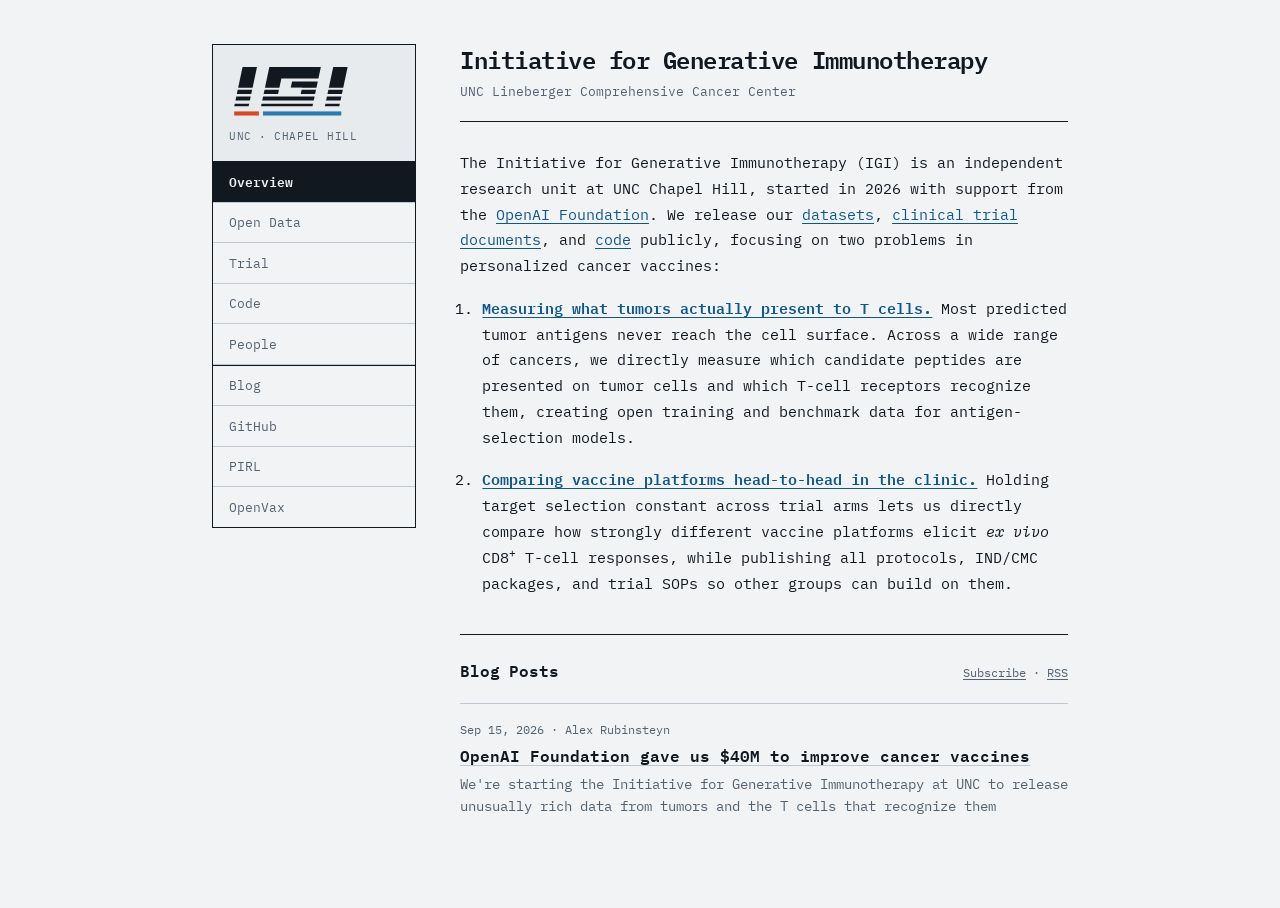
==== commit e1d9ec77: "Remove sub-headings under page titles" ====
--- a/index.html
+++ b/index.html
@@ -57,7 +57,7 @@
   <main>
     <header class="pagehead">
       <h1>Initiative for Generative Immunotherapy</h1>
-      <p class="sub">UNC Lineberger Comprehensive Cancer Center, Chapel Hill, NC</p>
+      <p class="sub">UNC Lineberger Comprehensive Cancer Center</p>
     </header>
 
     <p>
